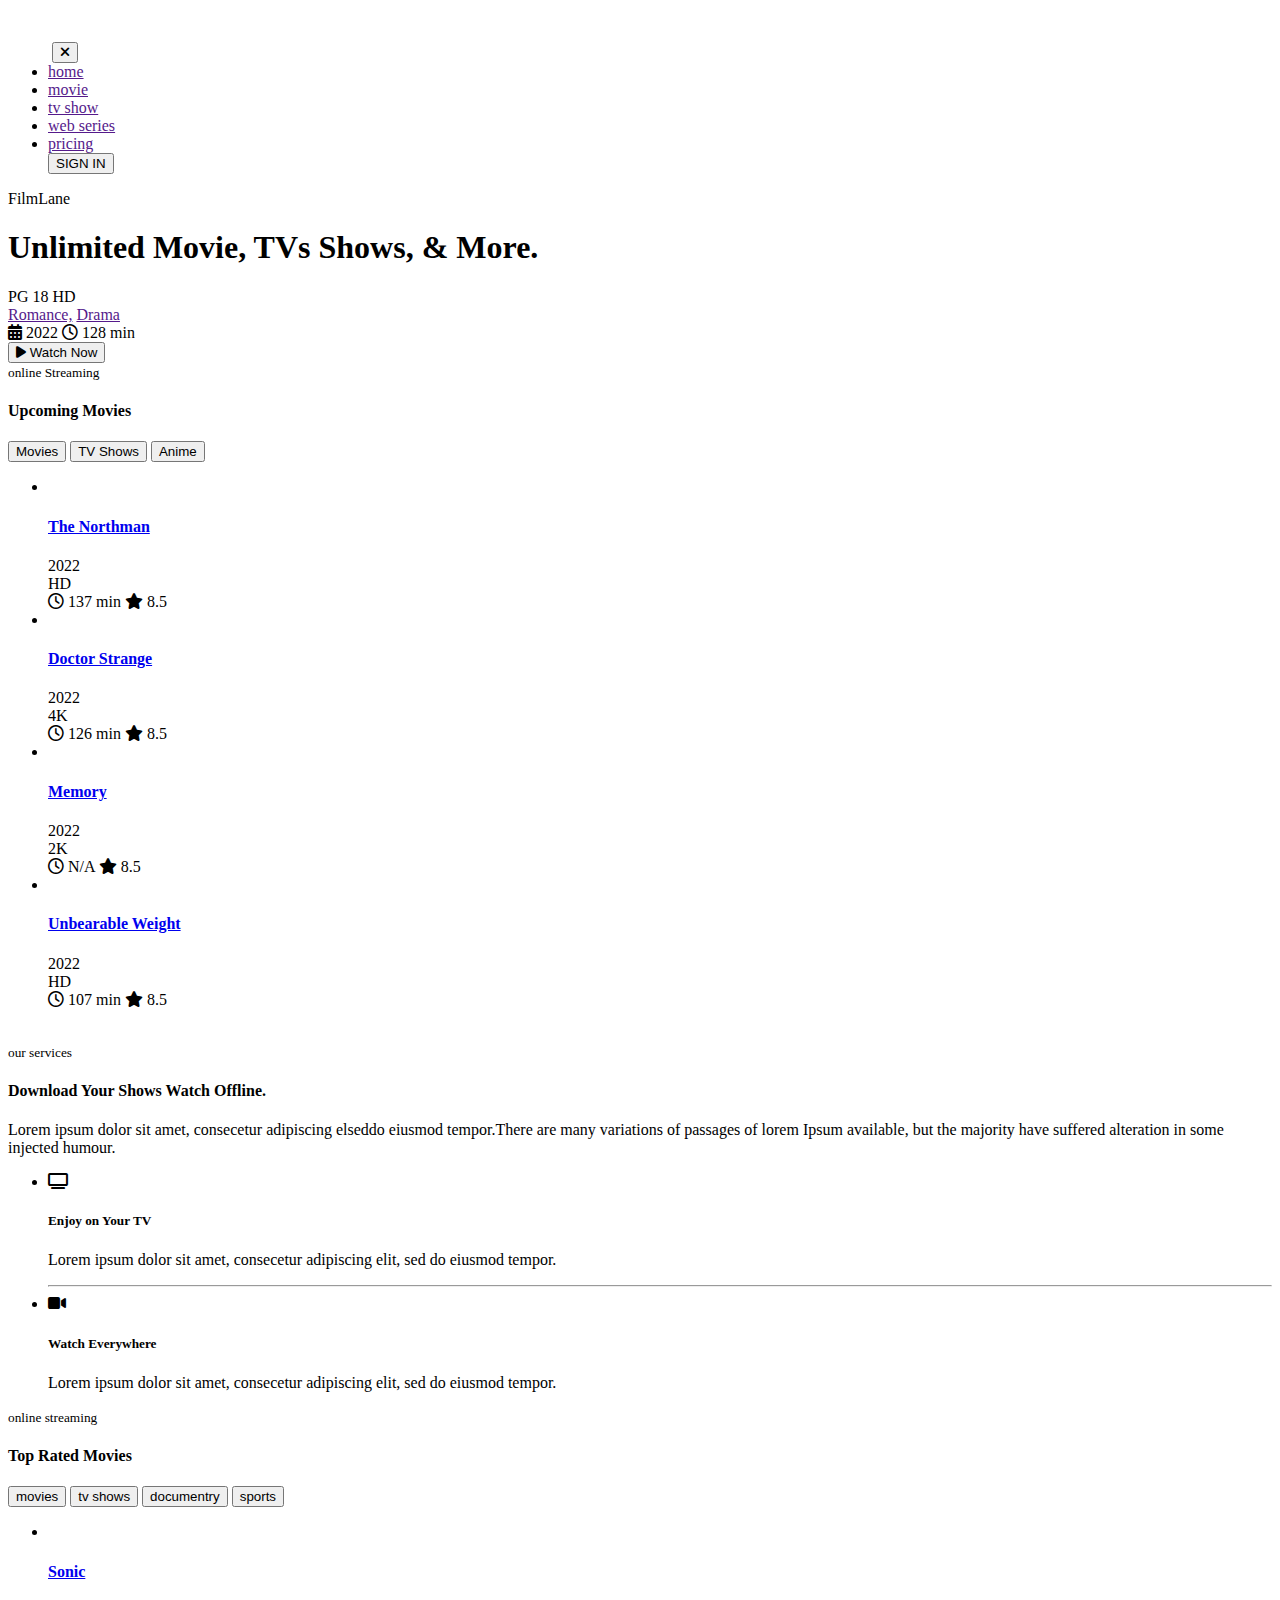
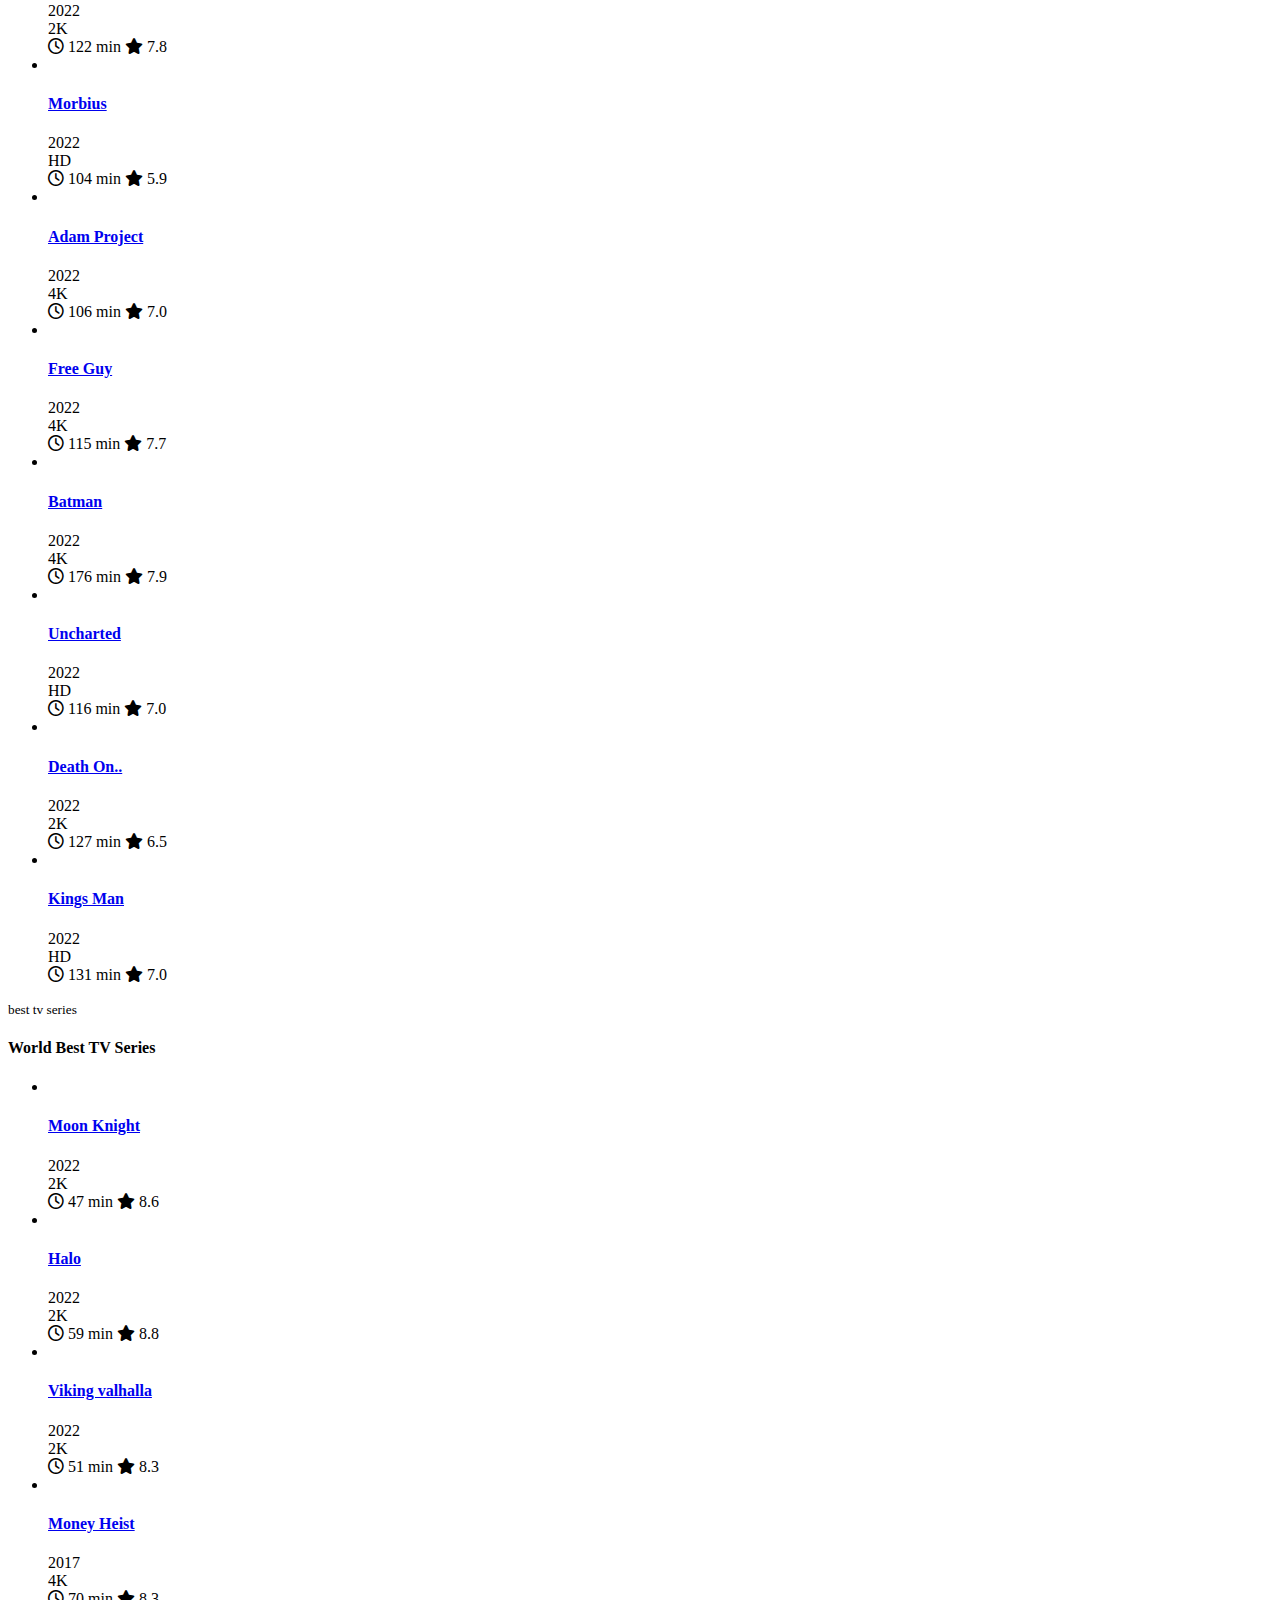
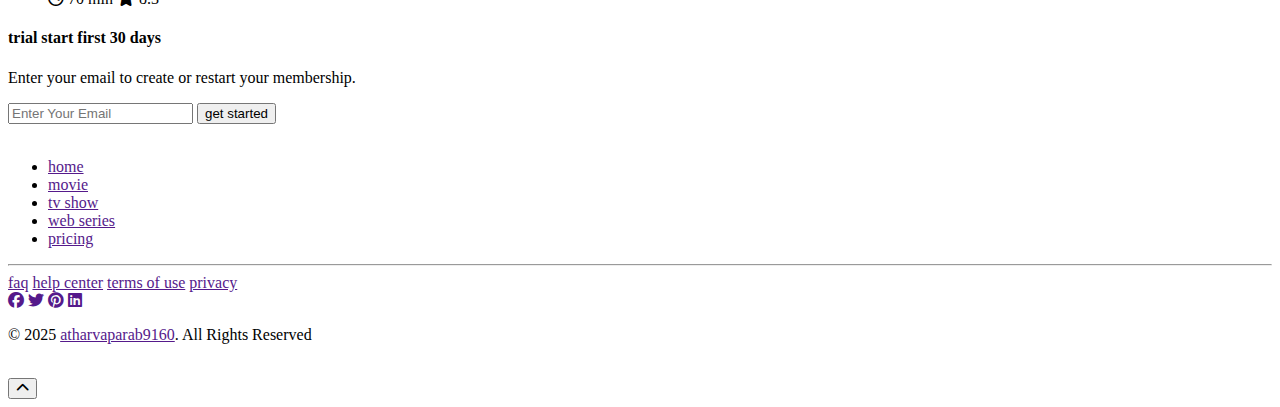
==== index.html @ bac1fbbc "Add files via upload" ====
<!DOCTYPE html>
<html lang="en">
  <head>
    <meta charset="UTF-8" />
    <meta http-equiv="X-UA-Compatible" content="IE=edge" />
    <meta name="viewport" content="width=device-width, initial-scale=1.0" />
    <title>FilmLane - Movie Recommendation Website</title>
    <link rel="stylesheet" href="css/style.css" />

    <!--- google font link-->
    <link rel="preconnect" href="https://fonts.googleapis.com" />
    <link rel="preconnect" href="https://fonts.gstatic.com" crossorigin />
    <link
      href="https://fonts.googleapis.com/css2?family=Poppins:wght@400;500;600;700&display=swap"
      rel="stylesheet"
    />

    <!-- Fontawesome Link for Icons -->
    <link
      rel="stylesheet"
      href="https://cdnjs.cloudflare.com/ajax/libs/font-awesome/6.3.0/css/all.min.css"
    />
  </head>
  <body>
    <!-- navbar starts -->
    <header>
      <nav class="navbar">
        <div class="logo">
          <a href=""><img src="images/logo.svg" alt="" /></a>
        </div>
        <ul class="nav-list">
          <div class="logo">
            <a href=""><img src="images/logo.svg" alt=""></a>
            <button class="close"><i class="fa-solid fa-xmark"></i></button>
          </div>
          <li class="home"><a href="">home</a></li>
          <li><a href="">movie</a></li>
          <li><a href="">tv show</a></li>
          <li><a href="">web series</a></li>
          <li><a href="">pricing</a></li>
          <button class="btn">SIGN IN</button>
        </ul>
        <div class="hamburger">
          <div class="line"></div>
          <div class="line"></div>
        </div>
      </nav>
    </header>

    <!-- hero section starts  -->
    <section class="hero">
      <div class="main">
        <div class="content">
          <p>FilmLane</p>
          <h1>Unlimited <strong>Movie</strong>, TVs Shows, & More.</h1>
          <div class="meta-wrapper">
            <div class="badge">
              <span>PG 18</span>
              <span>HD</span>
            </div>
            <div class="genre">
              <span><a href="">Romance,</a> <a href="">Drama</a></span>
            </div>
            <div class="date-time">
              <span><i class="fa-solid fa-calendar-days"></i> 2022</span>
              <span><i class="fa-regular fa-clock"></i> 128 min</span>
            </div>
          </div>
          <div class="watch-btn">
            <button><i class="fa-solid fa-play"></i> Watch Now</button>
          </div>
        </div>
      </div>
    </section>

    <!-- upcoming movie section starts  -->
    <section class="upcoming-movie">
      <div class="header">
        <div class="subtitle">
          <small>online Streaming</small>
          <h4>Upcoming Movies</h4>
        </div>
        <div class="buttons">
          <button>Movies</button>
          <button>TV Shows</button>
          <button>Anime</button>
        </div>
      </div>
      <div class="movie-card">
        <div class="wrapper">
          <ul class="movie-carousel">
            <li class="card">
              <div class="img">
                <a href="movie-detail.html"><img src="images/upcoming-1.png" alt="" /></a>
              </div>
              <div class="title">
                <a href="movie-detail.html"><h4>The Northman</h4></a>
                <span>2022</span>
              </div>
              <div class="footer">
                <span>HD</span>
                <div class="time-rating">
                  <span><i class="fa-regular fa-clock"></i> 137 min</span>
                  <span><i class="fa-solid fa-star"></i> 8.5</span>
                </div>
              </div>
            </li>
            <li class="card">
              <div class="img">
                <a href="movie-detail.html"><img src="images/upcoming-2.png" alt="" /></a>
              </div>
              <div class="title">
                <a href="movie-detail.html"><h4>Doctor Strange</h4></a>
                <span>2022</span>
              </div>
              <div class="footer">
                <span>4K</span>
                <div class="time-rating">
                  <span><i class="fa-regular fa-clock"></i> 126 min</span>
                  <span><i class="fa-solid fa-star"></i> 8.5</span>
                </div>
              </div>
            </li>
            <li class="card">
              <div class="img">
                <a href="movie-detail.html"><img src="images/upcoming-3.png" alt="" /></a>
              </div>
              <div class="title">
                <a href="movie-detail.html"><h4>Memory</h4></a>
                <span>2022</span>
              </div>
              <div class="footer">
                <span>2K</span>
                <div class="time-rating">
                  <span><i class="fa-regular fa-clock"></i> N/A</span>
                  <span><i class="fa-solid fa-star"></i> 8.5</span>
                </div>
              </div>
            </li>
            <li class="card">
              <div class="img">
                <a href="movie-detail.html"><img src="images/upcoming-4.png" alt="" /></a>
              </div>
              <div class="title">
                <a href="movie-detail.html"><h4>Unbearable Weight</h4></a>
                <span>2022</span>
              </div>
              <div class="footer">
                <span>HD</span>
                <div class="time-rating">
                  <span><i class="fa-regular fa-clock"></i> 107 min</span>
                  <span><i class="fa-solid fa-star"></i> 8.5</span>
                </div>
              </div>
            </li>
          </ul>
        </div>
      </div>
    </section>

    <!-- service section starts -->
    <section class="service">
      <div class="main">
        <div class="img">
          <img src="images/service-banner.jpg" alt="" />
        </div>
        <div class="content">
          <small>our services</small>
          <h4>Download Your Shows Watch Offline.</h4>
          <p>
            Lorem ipsum dolor sit amet, consecetur adipiscing elseddo eiusmod
            tempor.There are many variations of passages of lorem Ipsum
            available, but the majority have suffered alteration in some
            injected humour.
          </p>
          <ul class="list">
            <li>
              <div class="service-card">
                <div class="img">
                  <div class="icon">
                    <i class="fa-solid fa-tv"></i>
                  </div>
                </div>
                <div class="service-content">
                  <h5>Enjoy on Your TV</h5>
                  <p>
                    Lorem ipsum dolor sit amet, consecetur adipiscing elit, sed
                    do eiusmod tempor.
                  </p>
                </div>
              </div>
            </li>
            <hr />
            <li>
              <div class="service-card">
                <div class="img">
                  <div class="icon">
                    <i class="fa-solid fa-video"></i>
                  </div>
                </div>
                <div class="service-content">
                  <h5>Watch Everywhere</h5>
                  <p>
                    Lorem ipsum dolor sit amet, consecetur adipiscing elit, sed
                    do eiusmod tempor.
                  </p>
                </div>
              </div>
            </li>
          </ul>
        </div>
      </div>
    </section>

    <!-- top movie section start  -->
    <section class="top-movie same">
      <div class="header">
        <small>online streaming</small>
        <h4>Top Rated Movies</h4>
      </div>
      <div class="top-movie-main">
        <div class="buttons">
          <button>movies</button>
          <button>tv shows</button>
          <button>documentry</button>
          <button>sports</button>
        </div>
        <div class="movie-card">
          <ul class="wrapper">
            <li class="card">
              <div class="img">
                <a href="movie-detail.html"><img src="images/movie-1.png" alt="" /></a>
              </div>
              <div class="title">
                <a href="movie-detail.html"><h4>Sonic</h4></a>
                <span>2022</span>
              </div>
              <div class="footer">
                <span>2K</span>
                <div class="time-rating">
                  <span><i class="fa-regular fa-clock"></i> 122 min</span>
                  <span><i class="fa-solid fa-star"></i> 7.8</span>
                </div>
              </div>
            </li>
            <li class="card">
              <div class="img">
                <a href="movie-detail.html"><img src="images/movie-2.png" alt="" /></a>
              </div>
              <div class="title">
                <a href="movie-detail.html"><h4>Morbius</h4></a>
                <span>2022</span>
              </div>
              <div class="footer">
                <span>HD</span>
                <div class="time-rating">
                  <span><i class="fa-regular fa-clock"></i> 104 min</span>
                  <span><i class="fa-solid fa-star"></i> 5.9</span>
                </div>
              </div>
            </li>
            <li class="card">
              <div class="img">
                <a href="movie-detail.html"><img src="images/movie-3.png" alt="" /></a>
              </div>
              <div class="title">
                <a href="movie-detail.html"><h4>Adam Project</h4></a>
                <span>2022</span>
              </div>
              <div class="footer">
                <span>4K</span>
                <div class="time-rating">
                  <span><i class="fa-regular fa-clock"></i> 106 min</span>
                  <span><i class="fa-solid fa-star"></i> 7.0</span>
                </div>
              </div>
            </li>
            <li class="card">
              <div class="img">
                <a href="movie-detail.html"><img src="images/movie-4.png" alt="" /></a>
              </div>
              <div class="title">
                <a href="movie-detail.html"><h4>Free Guy</h4></a>
                <span>2022</span>
              </div>
              <div class="footer">
                <span>4K</span>
                <div class="time-rating">
                  <span><i class="fa-regular fa-clock"></i> 115 min</span>
                  <span><i class="fa-solid fa-star"></i> 7.7</span>
                </div>
              </div>
            </li>
            <li class="card">
              <div class="img">
                <a href="movie-detail.html"><img src="images/movie-5.png" alt="" /></a>
              </div>
              <div class="title">
                <a href="movie-detail.html"><h4>Batman</h4></a>
                <span>2022</span>
              </div>
              <div class="footer">
                <span>4K</span>
                <div class="time-rating">
                  <span><i class="fa-regular fa-clock"></i> 176 min</span>
                  <span><i class="fa-solid fa-star"></i> 7.9</span>
                </div>
              </div>
            </li>
            <li class="card">
              <div class="img">
                <a href="movie-detail.html"><img src="images/movie-6.png" alt="" /></a>
              </div>
              <div class="title">
                <a href="movie-detail.html"><h4>Uncharted</h4></a>
                <span>2022</span>
              </div>
              <div class="footer">
                <span>HD</span>
                <div class="time-rating">
                  <span><i class="fa-regular fa-clock"></i> 116 min</span>
                  <span><i class="fa-solid fa-star"></i> 7.0</span>
                </div>
              </div>
            </li>
            <li class="card">
              <div class="img">
                <a href="movie-detail.html"><img src="images/movie-7.png" alt="" /></a>
              </div>
              <div class="title">
                <a href="movie-detail.html"><h4>Death On..</h4></a>
                <span>2022</span>
              </div>
              <div class="footer">
                <span>2K</span>
                <div class="time-rating">
                  <span><i class="fa-regular fa-clock"></i> 127 min</span>
                  <span><i class="fa-solid fa-star"></i> 6.5</span>
                </div>
              </div>
            </li>
            <li class="card">
              <div class="img">
                <a href="movie-detail.html"><img src="images/movie-8.png" alt="" /></a>
              </div>
              <div class="title">
                <a href="movie-detail.html"><h4>Kings Man</h4></a>
                <span>2022</span>
              </div>
              <div class="footer">
                <span>HD</span>
                <div class="time-rating">
                  <span><i class="fa-regular fa-clock"></i> 131 min</span>
                  <span><i class="fa-solid fa-star"></i> 7.0</span>
                </div>
              </div>
            </li>
          </ul>
        </div>
      </div>
    </section>

    <!-- tvs series section starts  -->
    <section class="tv-series same">
      <div class="header">
        <small>best tv series</small>
        <h4>World Best TV Series</h4>
      </div>
      <div class="movie-card">
        <ul class="wrapper">
          <li class="card">
            <div class="img">
              <a href="movie-detail.html"><img src="images/series-1.png" alt="" /></a>
            </div>
            <div class="title">
              <a href="movie-detail.html"><h4>Moon Knight</h4></a>
              <span>2022</span>
            </div>
            <div class="footer">
              <span>2K</span>
              <div class="time-rating">
                <span><i class="fa-regular fa-clock"></i> 47 min</span>
                <span><i class="fa-solid fa-star"></i> 8.6</span>
              </div>
            </div>
          </li>
          <li class="card">
            <div class="img">
              <a href="movie-detail.html"><img src="images/series-2.png" alt="" /></a>
            </div>
            <div class="title">
              <a href="movie-detail.html"><h4>Halo</h4></a>
              <span>2022</span>
            </div>
            <div class="footer">
              <span>2K</span>
              <div class="time-rating">
                <span><i class="fa-regular fa-clock"></i> 59 min</span>
                <span><i class="fa-solid fa-star"></i> 8.8</span>
              </div>
            </div>
          </li>
          <li class="card">
            <div class="img">
              <a href="movie-detail.html"><img src="images/series-3.png" alt="" /></a>
            </div>
            <div class="title">
              <a href="movie-detail.html"><h4>Viking valhalla</h4></a>
              <span>2022</span>
            </div>
            <div class="footer">
              <span>2K</span>
              <div class="time-rating">
                <span><i class="fa-regular fa-clock"></i> 51 min</span>
                <span><i class="fa-solid fa-star"></i> 8.3</span>
              </div>
            </div>
          </li>
          <li class="card">
            <div class="img">
              <a href="movie-detail.html"><img src="images/series-4.png" alt="" /></a>
            </div>
            <div class="title">
              <a href="movie-detail.html"><h4>Money Heist</h4></a>
              <span>2017</span>
            </div>
            <div class="footer">
              <span>4K</span>
              <div class="time-rating">
                <span><i class="fa-regular fa-clock"></i> 70 min</span>
                <span><i class="fa-solid fa-star"></i> 8.3</span>
              </div>
            </div>
          </li>
        </ul>
      </div>
    </section>

    <!-- trial section starts  -->
    <section class="trial">
      <div class="main">
        <div class="content">
          <h4>trial start first 30 days</h4>
          <p>Enter your email to create or restart your membership.</p>
        </div>
        <div class="form">
          <div class="input">
            <input type="email" placeholder="Enter Your Email">
            <button>get started</button>
          </div>
        </div>
      </div>
    </section>

    <!-- footer section start -->
    <footer>
      <div class="main">
        <div class="footer-top">
          <nav>
            <div class="logo">
              <img src="images/logo.svg" alt="">
            </div>
            <ul class="list">
              <li><a href="">home</a></li>
              <li><a href="">movie</a></li>
              <li><a href="">tv show</a></li>
              <li><a href="">web series</a></li>
              <li><a href="">pricing</a></li>
            </ul>
          </nav>
          <hr>
          <div class="links">
            <div class="text-links">
              <a href="">faq</a>
              <a href="">help center</a>
              <a href="">terms of use</a>
              <a href="">privacy</a>
            </div>
            <div class="social-links">
              <a href=""><i class="fa-brands fa-facebook"></i></a>
              <a href=""><i class="fa-brands fa-twitter"></i></a>
              <a href=""><i class="fa-brands fa-pinterest"></i></a>
              <a href=""><i class="fa-brands fa-linkedin"></i></a>
            </div>
          </div>
        </div>
        <div class="footer-bottom">
          <div class="copyright">
            <p>&#169; 2025 <a href="">atharvaparab9160</a>. All Rights Reserved</p>
          </div>
          <div class="img">
            <img src="images/footer-bottom-img.png" alt="">
          </div>
        </div>
      </div>
    </footer>

    <button class="back-to-top"><i class="fa-solid fa-chevron-up"></i></button>

    <script src="js/script.js"></script>
    <script src="js/navbar.js"></script>
  </body>
</html>
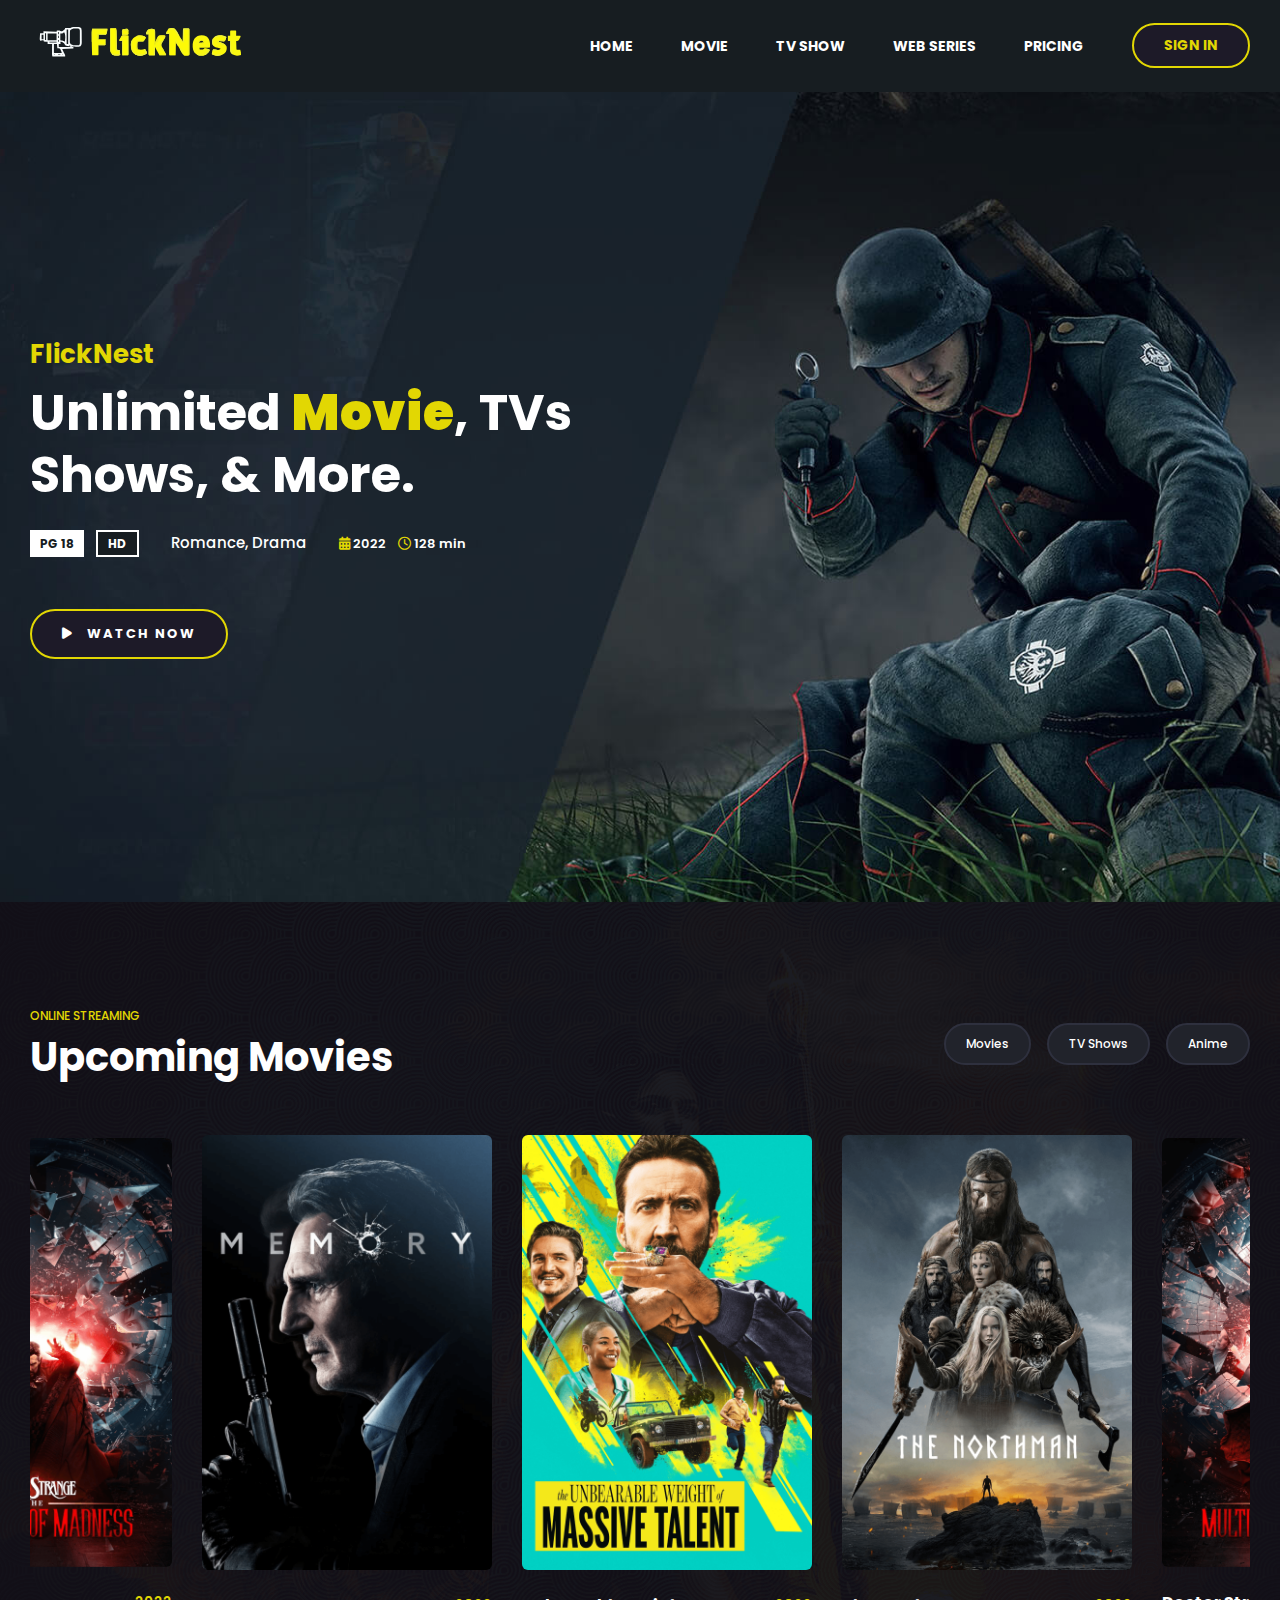
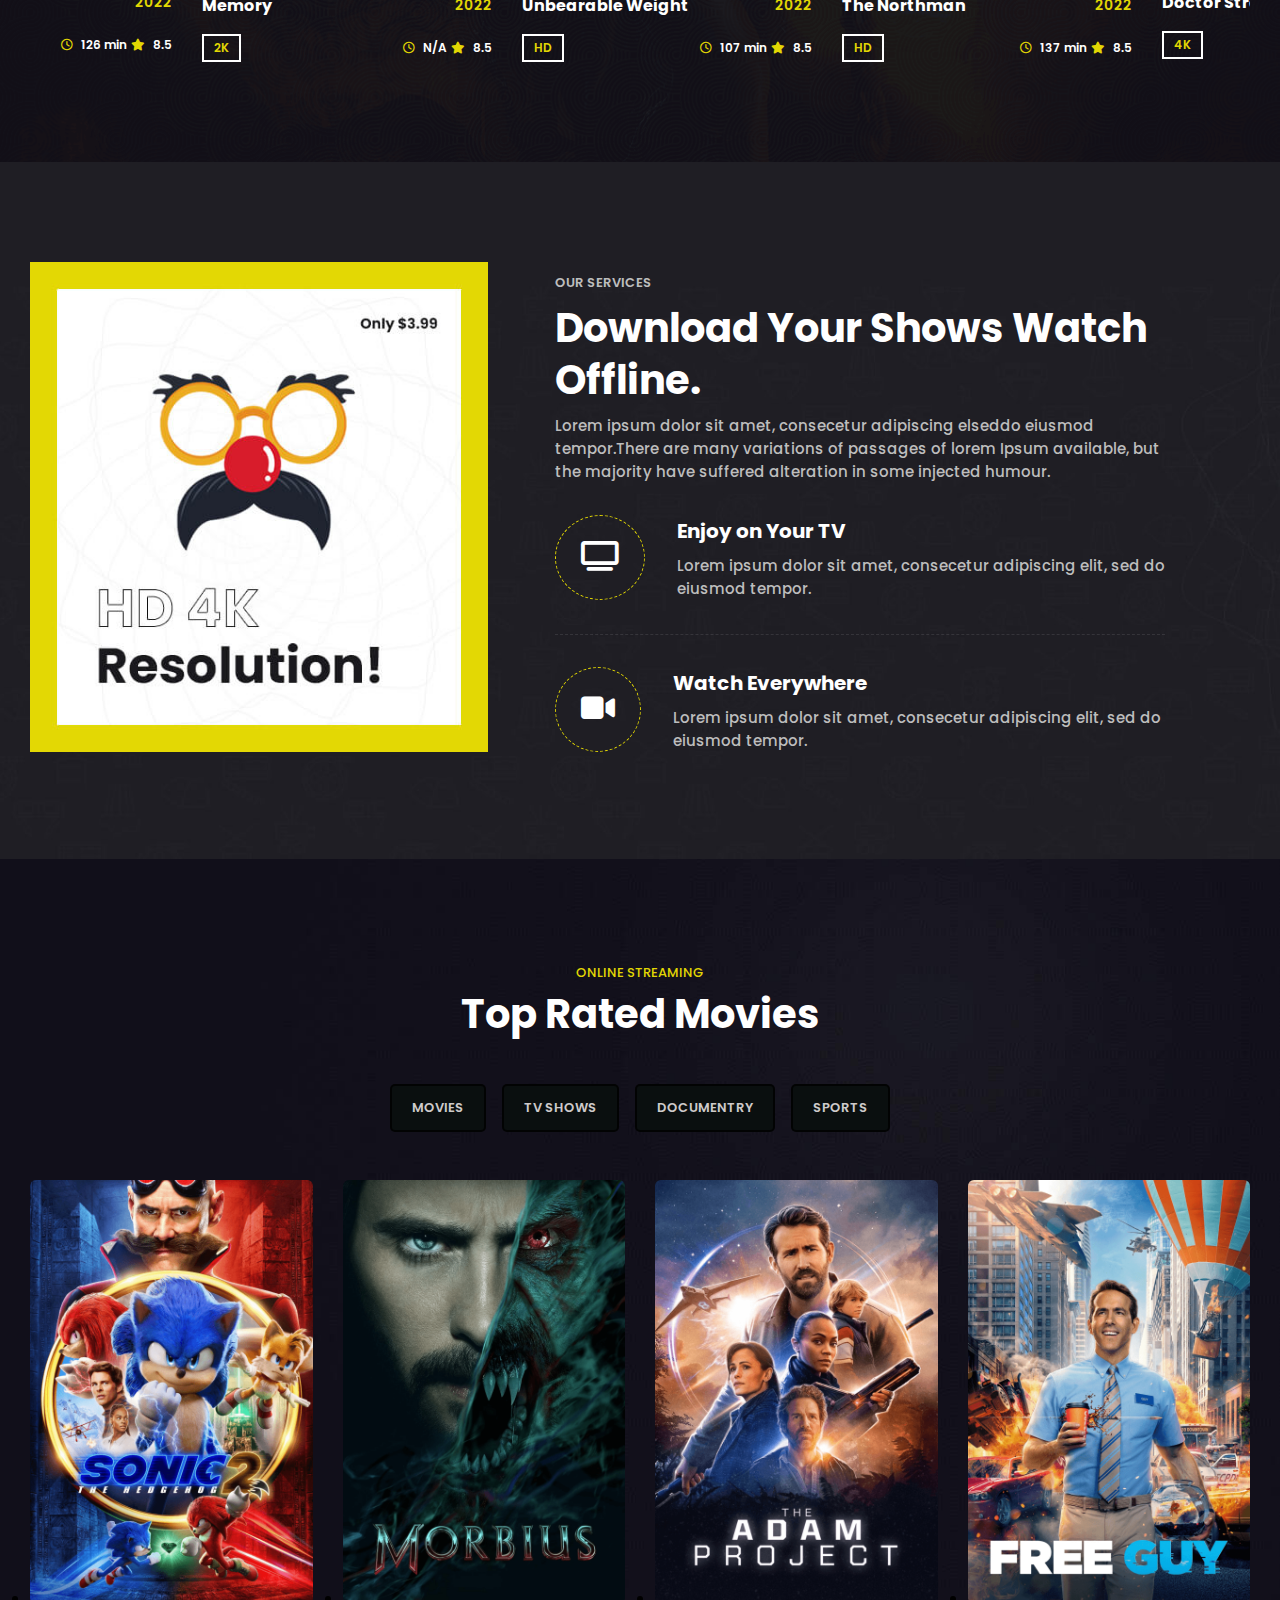
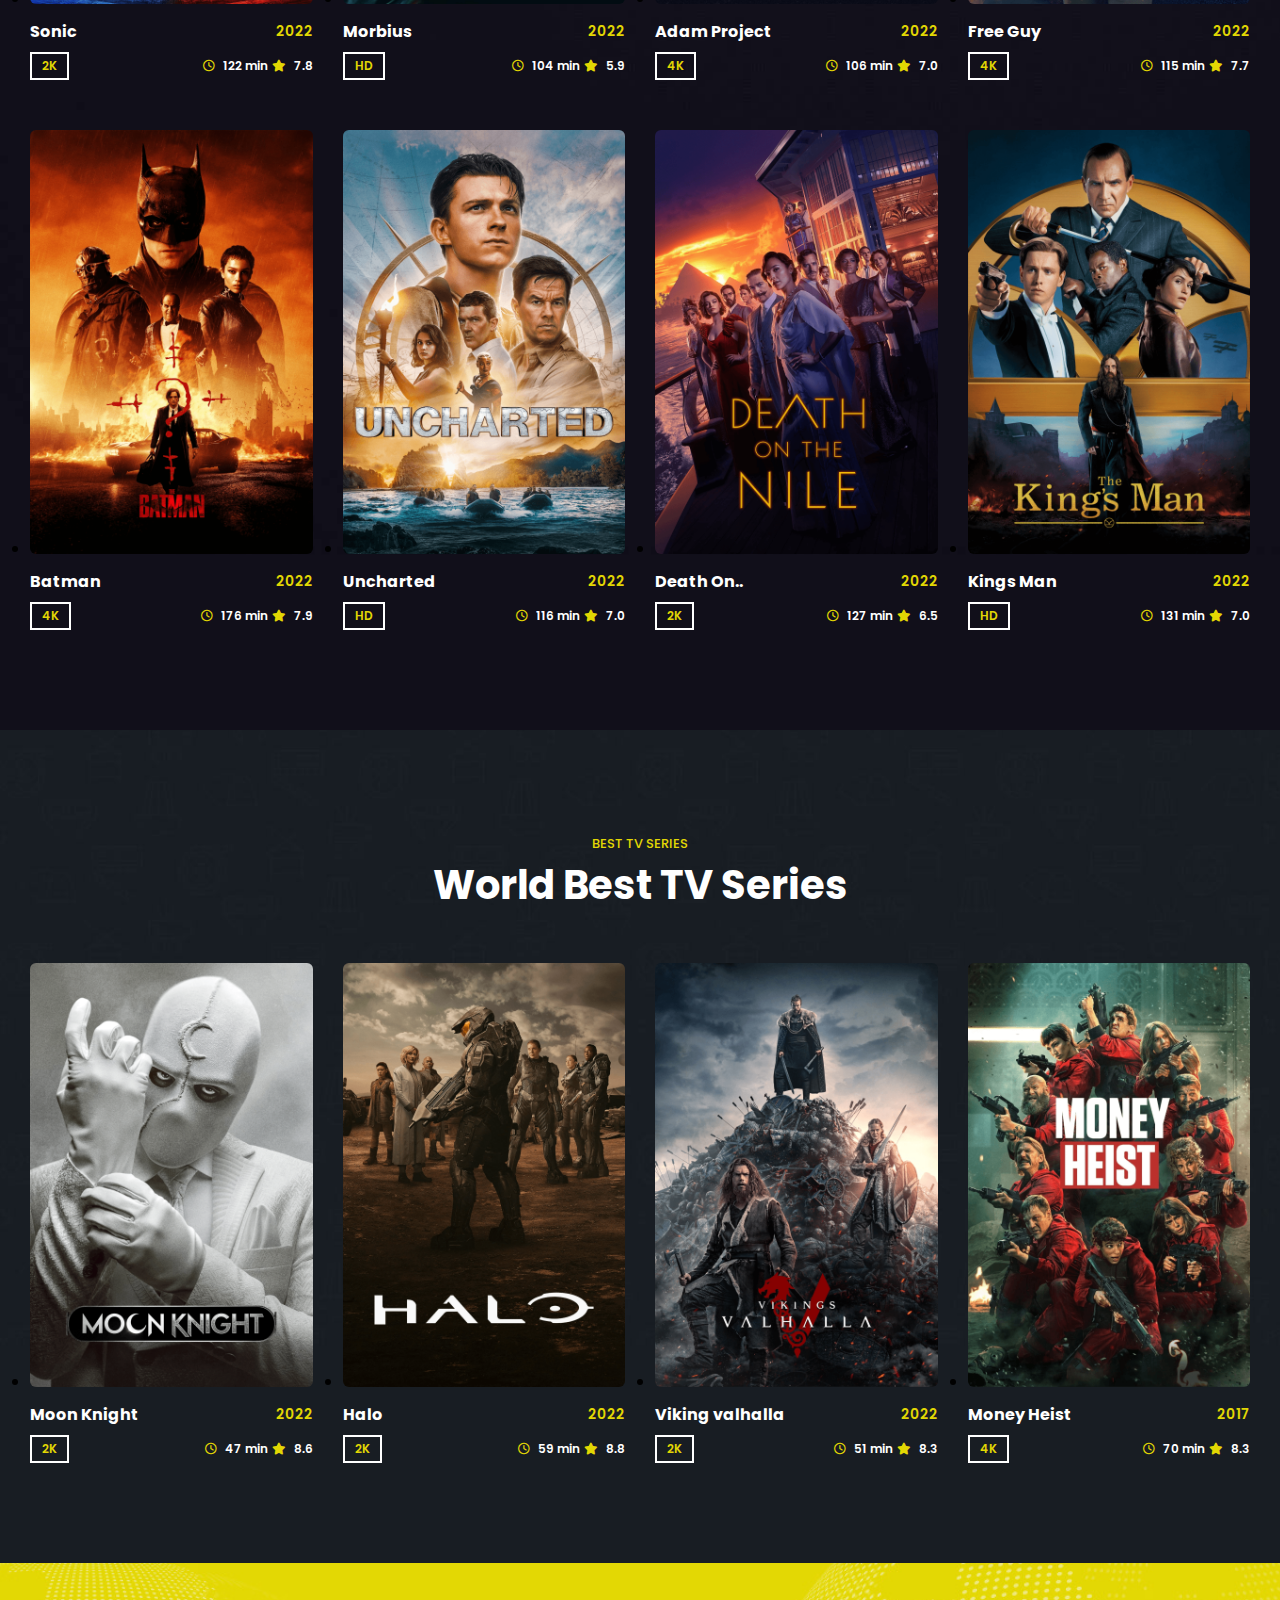
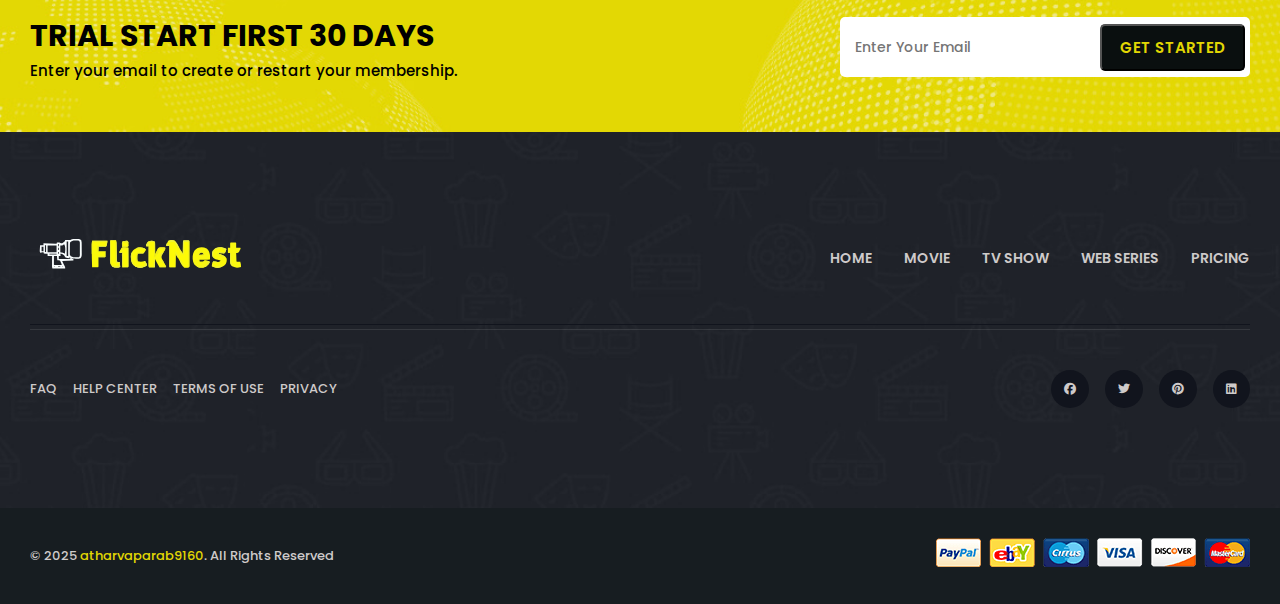
==== commit 0d41f768: "Update index.html" ====
--- a/index.html
+++ b/index.html
@@ -4,7 +4,7 @@
     <meta charset="UTF-8" />
     <meta http-equiv="X-UA-Compatible" content="IE=edge" />
     <meta name="viewport" content="width=device-width, initial-scale=1.0" />
-    <title>FilmLane - Movie Recommendation Website</title>
+    <title>FlickNest - Movie Recommendation Website</title>
     <link rel="stylesheet" href="css/style.css" />
 
     <!--- google font link-->
@@ -51,7 +51,7 @@
     <section class="hero">
       <div class="main">
         <div class="content">
-          <p>FilmLane</p>
+          <p>FlickNest</p>
           <h1>Unlimited <strong>Movie</strong>, TVs Shows, & More.</h1>
           <div class="meta-wrapper">
             <div class="badge">
--- a/css/style.css
+++ b/css/style.css
@@ -0,0 +1,810 @@
+*{
+    padding: 0;
+    margin: 0;
+    font-family: 'Poppins',sans-serif;
+}
+
+.navbar{
+    background-color: #171d21;
+    display: flex;
+    align-items: center;
+    justify-content: space-between;
+    padding: 20px 30px;
+}
+.navbar ul{
+    display: flex;
+    align-items: center;
+    gap: 3rem;
+}
+.navbar ul li{
+    list-style: none;
+}
+.navbar ul li a{
+    text-decoration: none;
+    color: #fff;
+    text-transform: uppercase;
+    font-weight: 700;
+    font-size: 14px;
+    transition: 0.3s ease-in-out;
+}
+.navbar ul li a:hover{
+    color: #e2d703;
+}
+.navbar ul .btn{
+    border: 2px solid #e2d703;
+    color: #e2d703;
+    padding: 10px 30px;
+    border-radius: 30px;
+    font-size: 14px;
+    font-weight: 700;
+    background-color: #1d1a28;
+    transition: 0.3s ease-in-out;
+    cursor: pointer;
+}
+.navbar ul .btn:is(:hover, :focus) {
+    background: #e2d703;
+    color: #1d1a28;
+}
+.nav-list .logo{
+    display: none;
+    align-items: center;
+    justify-content: space-around;
+    padding-top: 20px;
+    height: 20px;
+}
+.logo img {
+    max-width: 220px; /* Limits logo size */
+    width: 100%; /* Ensures responsiveness */
+    height: auto; /* Maintains aspect ratio */
+}
+@media (max-width: 768px) {  
+    .logo img {
+        max-width: 120px; /* Reduce logo size on smaller screens */
+    }
+}
+
+@media (max-width: 480px) {  
+    .logo img {
+        max-width: 100px; /* Further reduce for mobile */
+    }
+}
+
+.nav-list .logo .close{
+    background-color: transparent;
+    color: #fff;
+    font-size: 20px;
+    border: none;
+}
+.hamburger{
+    display: none;
+    flex-direction: column;
+    align-items: center;
+    gap: 0.3rem;
+    cursor: pointer;
+}
+.hamburger .line{
+    width: 25px;
+    height: 3px;
+    border-radius: 5px;
+    background-color: #fff;
+}
+.hero{
+    background: url(../images/hero-bg.jpg) no-repeat;
+    background-size: cover;
+    background-position: right;
+    height: 90vh;   
+    max-height: 1000px;
+    display: flex;
+    justify-content: flex-start;
+    align-items: center;
+    padding: 0px 30px;
+}
+.hero .main .content{
+    max-width: 60%;
+}
+.hero .main .content p{
+    font-size: 26px;
+    font-weight: 700;
+    color: #e2d703;
+    margin-bottom: 0.5rem;
+}
+.hero .content h1{
+    font-size: 50px;
+    color: #fff;
+    line-height: 62px;
+}
+.hero .content strong{
+    color: #e2d703;
+}
+.hero .meta-wrapper{
+    display: flex;
+    align-items: center;
+    flex-wrap: wrap;
+    gap: 2rem;
+    margin-top: 1.5rem;
+}
+.hero .meta-wrapper .badge span:nth-child(1){
+    background-color: #fff;
+    color: #171d21;
+    font-weight: 700;
+    padding: 5px 10px;
+    font-size: 12px;
+    margin-right: 0.5rem;
+}
+.hero .meta-wrapper .badge span:nth-child(2){
+    background-color: #171d21;
+    color: #fff;
+    border: 2px solid #fff;
+    font-weight: 700;
+    padding: 3px 10px;
+    font-size: 12px;
+}
+.hero .meta-wrapper .genre a{
+    text-decoration: none;
+    color: #fff;
+    font-size: 15px;
+    font-weight: 500;
+    transition: 0.3s ease-in-out;
+}
+.hero .meta-wrapper .genre a:hover{
+    color: #e2d703;
+}
+.hero .meta-wrapper .date-time span{
+    color: #fff;
+    font-size: 13px;
+    font-weight: 600;
+}
+.hero .meta-wrapper .date-time span:nth-child(1){
+    margin-right: 0.5rem;
+}
+.hero .date-time i{
+    color: #e2d703;
+}
+.hero .watch-btn{
+    margin-top: 3.4rem;
+}
+.hero .watch-btn i{
+    margin-right: 0.5rem;
+}
+.hero .content .watch-btn button{
+    border: 2px solid #e2d703;
+    color: #fff;
+    padding: 13px 30px;
+    border-radius: 30px;
+    text-transform: uppercase;
+    letter-spacing: 2px;
+    font-size: 13px;
+    font-weight: 700;
+    background-color: #1d1a28;
+    transition: 0.3s ease-in-out;
+    cursor: pointer;
+}
+.hero .content .watch-btn button:is(:hover, :focus) {
+    background: #e2d703;
+    color: #1d1a28;
+}
+.upcoming-movie{
+    background: url(../images/upcoming-bg.png) no-repeat;
+    background-size: cover;
+    background-position: center;
+    padding: 100px 30px;
+}
+.upcoming-movie .header{
+    display: flex;
+    align-items: center;
+    justify-content: space-between;
+}
+.upcoming-movie .header .subtitle small{
+    font-size: 12px;
+    color: #e2d703;
+    text-transform: uppercase;
+    font-weight: 500;
+}
+.upcoming-movie .header .subtitle h4{
+    font-size: 40px;
+    color: #fff;
+}
+.upcoming-movie .header .buttons{
+    display: flex;
+    gap: 1rem;
+}
+.upcoming-movie .header .buttons button{
+    color: #fff;
+    background-color: #21232b;
+    font-weight: 500;
+    font-size: 12px;
+    padding: 10px 20px;
+    border-radius: 30px;
+    border: 2px solid #2e303e;
+    cursor: pointer;
+    transition: 0.3s ease-in-out;
+}
+.upcoming-movie .header .buttons button:focus{
+    border: 2px solid #e2d703;
+}
+
+.upcoming-movie .movie-card{
+    display: flex;
+    align-items: center;
+    justify-content: center;
+    margin-top: 3rem;
+}
+.wrapper {
+    width: 100%;
+    position: relative;
+  }
+  
+  .wrapper .movie-carousel{
+    display: grid;
+    grid-auto-flow: column;
+    grid-auto-columns: calc((100% / 3) - 15px);
+    overflow-x: auto;
+    scroll-snap-type: x mandatory;
+    gap: 30px;
+    border-radius: 8px;
+    scroll-behavior: smooth;
+    scrollbar-width: none;
+  }
+  .movie-carousel::-webkit-scrollbar {
+    display: none;
+  }
+  .movie-carousel.no-transition {
+    scroll-behavior: auto;
+  }
+  .movie-carousel.dragging {
+    scroll-snap-type: none;
+    scroll-behavior: auto;
+  }
+  .movie-carousel.dragging .card {
+    cursor: grab;
+    user-select: none;
+  }
+  .movie-carousel :where(.card) {
+    display: flex;
+    justify-content: center;
+    align-items: center;
+  }
+  .movie-carousel .card {
+    scroll-snap-align: start;
+    list-style: none;
+    background: transparent;
+    flex-direction: column;
+    align-items: flex-start;
+    gap: 0.5rem;
+  }
+.movie-carousel .card .img img{
+    width: 100%;
+    object-fit: cover;
+    border-radius: 10px;
+}
+.movie-carousel .card .title{
+    display: flex;
+    justify-content: space-between;
+    align-items: center;
+    margin-top: 0.5rem;
+    width: 100%;
+}
+.movie-carousel .card .title a{
+    color: #fff;
+    text-decoration: none;
+    transition: 0.3s ease-in-out;
+}
+.movie-carousel .card .title a:hover{
+    color: #e2d703;
+}
+.movie-carousel .card .title span{
+    color: #e2d703;
+    font-weight: 600;
+    font-size: 14px;
+}
+.movie-carousel .card .footer{
+    width: 100%;
+    display: flex;
+    justify-content: space-between;
+    margin-top: 0.5rem;
+}
+.movie-carousel .card .footer span{
+    color: #e2d703;
+    padding: 3px 10px;
+    border: 2px solid #fff;
+    font-size: 12px;
+    font-weight: 600;
+
+}
+.movie-carousel .card .footer .time-rating span{
+    color: #fff;
+    padding: 0px;
+    border: none;
+}
+.movie-carousel .card .footer .time-rating i{
+    color: #e2d703;
+    margin-right: 0.3rem;
+}
+
+.service{
+    background: url(../images/service-bg.jpg) no-repeat;
+    background-position: center;
+    background-size: cover;
+    padding: 100px 30px;
+}
+.service .main{
+    display: flex;
+    align-items: center;
+    gap: 1rem;
+}
+.service .main .img img{
+    width: 90%;
+}
+.service .content {
+    width: 50%;
+}
+.service .content small{
+    font-size: 13px;
+    color: #bdbdbd;
+    text-transform: uppercase;
+    font-weight: 600;
+}
+.service .content h4{
+    font-size: 40px;
+    color: #fff;
+    line-height: 52px;
+    margin: 0.5rem 0rem;
+}
+.service .content p{
+    color: #bdbdbd;
+    font-size: 15px;
+    font-weight: 500;
+}
+.service .content ul{
+    margin-top: 2rem;
+}
+.service .content ul li{
+    list-style: none;
+    margin-top: 1rem;
+}
+.service .content li .service-card{
+    display: flex;
+    align-items: center;
+    gap: 2rem;
+}
+
+.service li .service-card .img{
+    border: 1px dashed #e2d703;
+    padding: 5px;
+    border-radius: 50%;
+}
+.service hr{
+    border: none;
+    border-bottom: 1px dashed hsla(0, 0%, 100%, 0.1);
+    height: 2px;
+    outline: none;
+    margin-top: 2rem;
+    margin-bottom: 2rem;
+}
+.service li .service-card .icon{
+    background-color: transparent;
+    padding: 20px;
+    border-radius: 50%;
+    transition: 0.3s ease-in-out;
+}
+.service li .service-card i{
+    color: #fff;
+    font-size: 30px;
+}
+.service li .service-card:hover .icon{
+    background-color: #e2d703;
+}
+.service li .service-card h5{
+    font-size: 20px;
+    color: #fff;
+    margin-bottom: 0.5rem;
+}
+
+.top-movie{
+    background: url(../images/top-rated-bg.jpg) no-repeat;
+    background-size: cover;
+    padding: 100px 30px;
+}
+.top-movie .header,.tv-series .header{
+    text-align: center;
+}
+.top-movie .header small,.tv-series .header small{
+    color: #e2d703;
+    text-transform: uppercase;
+    font-size: 13px;
+    font-weight: 500;
+}
+.top-movie .header h4,.tv-series .header h4{
+    color: #fff;
+    font-size: 40px;
+}
+.top-movie .top-movie-main .buttons{
+    display: flex;
+    justify-content: center;
+    align-items: center;
+    flex-wrap: wrap;
+    gap: 1rem;
+    margin-top: 2.5rem;
+}
+.top-movie .top-movie-main .buttons button{
+    background-color: #0a0f0f;
+    color: #cecaca;
+    border-radius: 5px;
+    font-size: 13px;
+    padding: 12px 20px;
+    font-weight: 600;
+    cursor: pointer;
+    text-transform: uppercase;
+    border: 2px solid #000000cc;
+    transition: 0.3s ease-in-out;
+}
+.top-movie .top-movie-main .buttons button:is(:hover,:focus) {
+    color: #e2d703;
+    text-shadow: 0 3px 25px hsl(57deg 97% 45% / 50%);
+}
+.same .wrapper{
+    display: grid;
+    grid-template-columns: repeat(3, 1fr);
+    width: 100%;
+    justify-content: center;
+    row-gap: 50px;
+    column-gap: 30px;
+    margin-top: 3rem;
+}
+.same .wrapper .card{
+    width: 100%;
+}
+.movie-card .card .img img{
+    width: 100%;
+    object-fit: cover;
+    border-radius: 6px;
+}
+.movie-card .card .title{
+    display: flex;
+    justify-content: space-between;
+    align-items: center;
+    margin-top: 0.5rem;
+    width: 100%;
+}
+.movie-card .card .title a{
+    color: #fff;
+    text-decoration: none;
+    transition: 0.3s ease-in-out;
+}
+.movie-card .card .title a:hover{
+    color: #e2d703;
+}
+.movie-card .card .title span{
+    color: #e2d703;
+    font-weight: 600;
+    font-size: 14px;
+}
+.movie-card .card .footer{
+    width: 100%;
+    display: flex;
+    justify-content: space-between;
+    margin-top: 0.5rem;
+}
+.movie-card .card .footer span{
+    color: #e2d703;
+    padding: 3px 10px;
+    border: 2px solid #fff;
+    font-size: 12px;
+    font-weight: 600;
+
+}
+.movie-card .card .footer .time-rating span{
+    color: #fff;
+    padding: 0px;
+    border: none;
+}
+.movie-card .card .footer .time-rating i{
+    color: #e2d703;
+    margin-right: 0.3rem;
+}
+
+.tv-series{
+    background: url(../images/tv-series-bg.jpg) no-repeat;
+    background-size: cover;
+    padding: 100px 30px;
+}
+
+.trial{
+    background: url(../images/cta-bg.jpg) no-repeat;
+    background-size: cover;
+    background-position: center;
+    padding: 50px 30px;
+}
+.trial .main{
+    display: flex;
+    flex-wrap: wrap;
+    align-items: center;
+    justify-content: space-between;
+}
+.trial .content h4{
+    font-size: 30px;
+    text-transform: uppercase;
+}
+.trial .content p{
+    font-size: 15px;
+    font-weight: 500;
+}
+.trial .form .input{
+    background-color: #fff;
+    width: 400px;
+    height: 50px;
+    display: flex;
+    justify-content: space-between;
+    align-items: center;
+    padding: 5px 5px;
+    border-radius: 5px;
+}
+.trial .form .input input{
+    width: calc(100%/2);
+    height: 40px;
+    padding: 0px 10px;
+    border: none;
+    outline: none;
+    font-size: 14px;
+    font-weight: 500;
+}
+.trial .form button{
+    text-transform: uppercase;
+    font-size: 15px;
+    padding: 10px 18px;
+    background-color: #0a0f0f;
+    color: #e2d703;
+    font-weight: 600;
+    border-radius: 5px;
+    cursor: pointer;
+    transition: 0.3s ease-in-out;
+}
+.trial .form button:hover{
+    color: #0a0f0f;
+    border: 2px solid #0a0f0f;
+    background-color: #e2d703;
+}
+
+footer .footer-top{
+    background: url(../images/footer-bg.jpg) no-repeat;
+    background-size: cover;
+    background-position: center;
+    padding: 100px 30px;
+}
+
+.footer-top nav{
+    display: flex;
+    align-items: center;
+    justify-content: space-between;
+}
+.footer-top nav ul{
+    display: flex;
+    flex-wrap: wrap;
+    align-items: center;
+    gap: 2rem;
+}
+.footer-top nav ul li{
+    list-style: none;
+}
+.footer-top ul li a{
+    text-decoration: none;
+    color: #cecaca;
+    font-size: 14px;
+    text-transform: uppercase;
+    font-weight: 600;
+    transition: 0.3s ease-in-out;
+}
+.footer-top ul li a:hover{
+    color: #e2d703;
+}
+.footer-top hr{
+    height: 4px;
+    margin-block: 40px;
+    border: none;
+    border-top: 1px solid #11141d;
+    border-bottom: 1px solid #ffffff1a;
+}
+.footer-top .links{
+    display: flex;
+    justify-content: space-between;
+    align-items: center;
+}
+.footer-top .links .text-links{
+    display: flex;
+    flex-wrap: wrap;
+    gap: 1rem;
+}
+.footer-top .text-links a{
+    text-decoration: none;
+    text-transform: uppercase;
+    font-weight: 500;
+    font-size: 13px;
+    color: #cecaca;
+    transition: 0.3s ease-in-out;
+}
+.footer-top .text-links a:hover{
+    color: #e2d703;
+}
+.footer-top .social-links{
+    display: flex;
+    gap: 1rem;
+}
+.footer-top .social-links a{
+    color: #cecaca;
+    background-color: #11141d;
+    padding: 10px 13px;
+    font-size: 12px;
+    border-radius: 50%;
+    transition: 0.3s ease-in-out;
+}
+.footer-top .social-links a:hover{
+    color: #e2d703;
+}
+.footer-bottom{
+    background-color: #171d21;
+    display: flex;
+    align-items: center;
+    justify-content: space-between;
+    padding: 30px;
+}
+.footer-bottom .copyright p{
+    color: #cecaca;
+    font-size: 13px;
+    font-weight: 500;
+}
+.footer-bottom .copyright a{
+    color: #e2d703;
+    text-decoration: none;
+}
+.back-to-top{
+    position: fixed;
+    opacity: 0;
+    bottom: 20px;
+    right: 20px;
+    z-index: 2;
+    background-color: #e2d703;
+    border-radius: 50%;
+    border: none;
+    cursor: pointer;
+    padding: 15px;
+}
+.back-to-top.show {      
+    opacity: 1;  
+    transition: opacity 1s, transform 1s;     
+}
+
+@media only screen and (max-width: 909px){
+    .hamburger{
+        display: flex;
+    }
+    .navbar .nav-list{
+        position: fixed;
+        right: -100%;
+        top: 0;
+        flex-direction: column;
+        gap: 1rem;
+        align-items: flex-start;
+        background-color: #171d21;
+        width: 100%;
+        max-width: 300px;
+        height: 100vh;
+        transition: 0.3s;
+        z-index: 4;
+        padding-top: 1rem;
+    }
+    .nav-list li{
+        width: 100%;
+        border-bottom: 1px solid hsla(0, 0%, 100%, 0.1);
+        padding: 0px 25px 20px 20px;
+    }
+    .nav-list .home{
+        margin-top: 1rem;
+        border-top: 1px solid hsla(0, 0%, 100%, 0.1);
+        padding-top: 15px;
+    }
+    .nav-list .btn{
+        margin: 20px 20px;
+    }
+    .nav-list.active{
+        right: 0;
+    }
+    .nav-list.active .logo{
+        display: flex;
+        width: inherit;
+    }
+    .hero{
+        background-position: center;
+    }
+    .hero .content{
+        max-width: max-content!important;
+    }
+    .hero .content p{
+        font-size: 24px;
+    }
+    .hero .content h1{
+        font-size: 42px;
+    }
+    .hero .content .badge span{
+        font-size: 11px;
+    }
+    .hero .content .genre a{
+        font-size: 14px;
+    }
+    .upcoming-movie .header{
+        display: flex;
+        flex-direction: column;
+        text-align: center;
+        gap: 2rem;
+        align-items: center;
+    }
+    .service .main{
+        flex-direction: column;
+        gap: 2rem;
+    }
+    .service img{
+        max-width: max-content;
+    }
+    .service .content{
+        width: 80%;
+    }
+    .trial .main{
+        justify-content: center;
+        gap: 2rem;
+    }
+    .trial .content{
+        text-align: center;
+    }
+    .movie-detail .main{
+        flex-direction: column;
+    }
+}
+@media only screen and (max-width: 767px){
+    .upcoming-movie .wrapper .movie-carousel{
+        grid-auto-columns: calc((100% / 2) - 15px);
+    }
+    .same .wrapper{
+        grid-template-columns: repeat(2, 1fr);
+    }
+    .footer-top nav,.footer-top .links,.footer-bottom{
+        flex-direction: column;
+        gap: 2rem;
+    }
+    .footer-top nav ul,.footer-top .links .text-links{
+        justify-content: center;
+    }
+}
+@media only screen and (max-width: 549px){
+    .hero .content h1{
+        font-size: 36px;
+    }
+    .upcoming-movie .header .subtitle h4,.service .content h4,.top-movie .header h4,.tv-series .header h4{
+        font-size: 32px;
+    }
+    .upcoming-movie .wrapper .movie-carousel{
+        grid-auto-columns: calc((100%) - 15px);
+    }
+    .same .wrapper{
+        grid-template-columns: repeat(1, 1fr);
+    }
+    .service .content{
+        width: 90%;
+    }
+    .service .service-card{
+        flex-direction: column;
+        align-items: flex-start!important;
+    }
+}
+@media only screen and (max-width: 450px){
+    .trial .form .input{
+        width: 350px;
+    }
+}
+@media (min-width: 1200px){
+    .upcoming-movie .wrapper .movie-carousel{
+        grid-auto-columns: calc((100%/4) - 15px);
+    }
+    .same .wrapper{
+        grid-template-columns: repeat(4, 1fr);
+    }
+    
+}